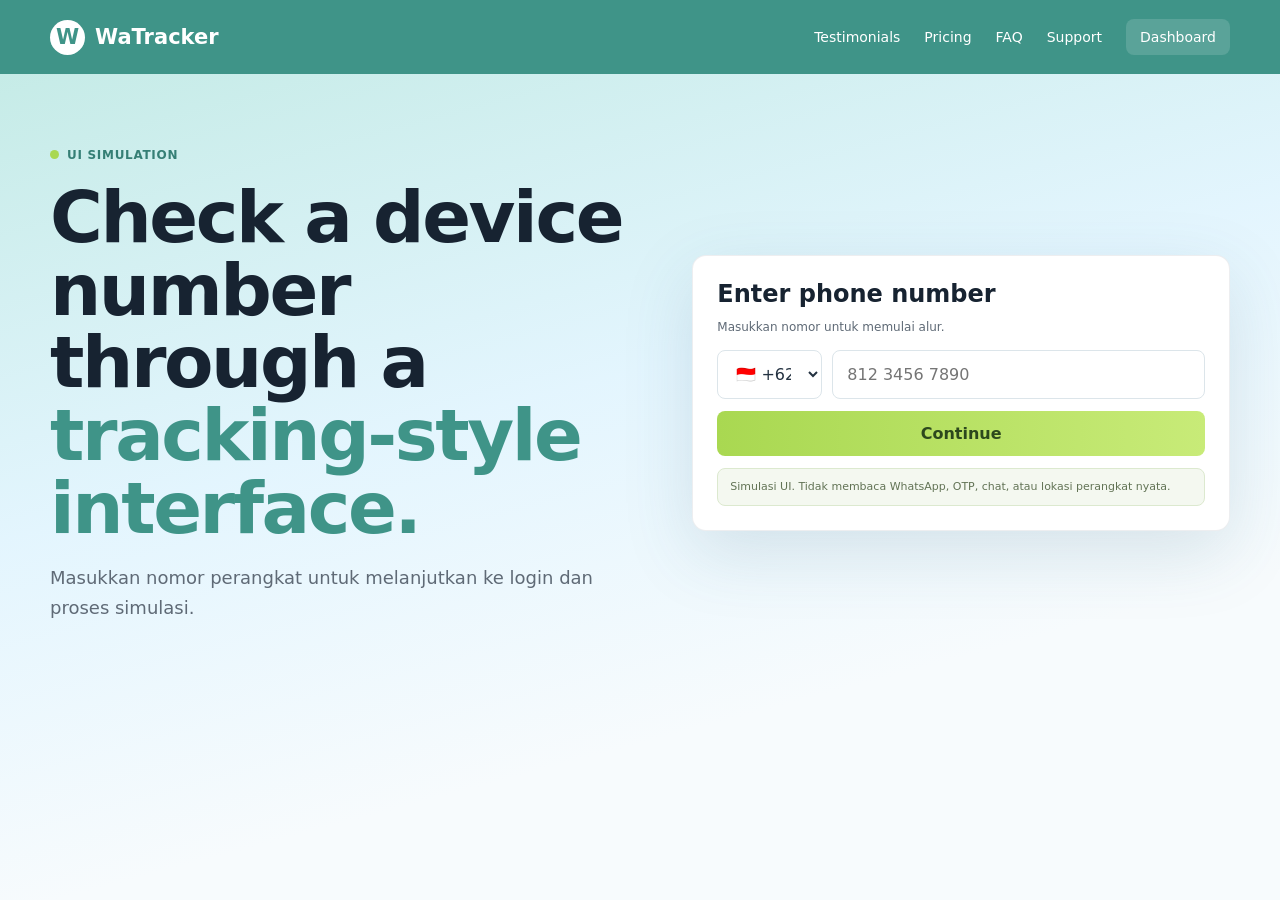
==== index.html @ 7130f137 "Add files via upload" ====
<!doctype html><html lang="id"><head><meta charset="utf-8"><meta name="viewport" content="width=device-width,initial-scale=1"><title>WaTracker Demo</title><link rel="stylesheet" href="css/style.css"></head><body>
<div class="topbar"><div class="nav"><a class="brand" href="index.html"><span class="logo">W</span>WaTracker</a><div class="navlinks"><a>Testimonials</a><a>Pricing</a><a>FAQ</a><a>Support</a><a class="pill" href="login.html">Dashboard</a></div></div></div>
<section class="hero"><div class="wrap hero-grid"><div><span class="kicker">UI Simulation</span><h1>Check a device number through a <span>tracking-style interface.</span></h1><p class="lead">Masukkan nomor perangkat untuk melanjutkan ke login dan proses simulasi.</p></div>
<div class="card"><h2>Enter phone number</h2><p class="muted small">Masukkan nomor untuk memulai alur.</p><form id="targetForm"><div class="phone-row"><select id="prefix" class="prefix"><option value="+62">🇮🇩 +62</option><option value="+60">🇲🇾 +60</option><option value="+65">🇸🇬 +65</option></select><input id="phone" class="input" required placeholder="812 3456 7890"></div><button class="btn block">Continue</button></form><div class="notice">Simulasi UI. Tidak membaca WhatsApp, OTP, chat, atau lokasi perangkat nyata.</div></div></div></section>
<script src="js/config.js"></script><script src="js/common.js"></script><script src="js/index.js"></script></body></html>
---- css/style.css ----
:root{
  --teal:#3f9488;--teal2:#357f75;--lime:#a9d851;--lime2:#c8eb78;
  --ink:#172331;--muted:#5f6a76;--line:#dce5ea;--soft:#f4f8fb;--danger:#d74b55;
}
*{box-sizing:border-box}html{scroll-behavior:smooth}
body{margin:0;font-family:Inter,system-ui,-apple-system,"Segoe UI",sans-serif;color:var(--ink);background:#f3f8fb}
a{text-decoration:none;color:inherit}button,input,select{font:inherit}
.topbar{height:74px;background:var(--teal);color:#fff;display:flex;align-items:center;position:sticky;top:0;z-index:20}
.nav{width:min(1180px,calc(100% - 34px));margin:auto;display:flex;align-items:center;justify-content:space-between;gap:20px}
.brand{display:flex;align-items:center;gap:10px;font-weight:900;font-size:21px}.logo{width:35px;height:35px;border-radius:50%;background:#fff;color:var(--teal);display:grid;place-items:center}
.navlinks{display:flex;gap:24px;align-items:center;font-size:14px}.pill{padding:10px 14px;border-radius:8px;background:rgba(255,255,255,.14);border:0;color:#fff;cursor:pointer}
.wrap{width:min(1180px,calc(100% - 34px));margin:auto}
.hero{min-height:calc(100vh - 74px);padding:70px 0;background:linear-gradient(165deg,rgba(110,211,192,.34),rgba(221,244,255,.72) 40%,#f7fbfd 72%)}
.hero-grid{display:grid;grid-template-columns:1.05fr .95fr;gap:48px;align-items:center}
.kicker{display:inline-flex;align-items:center;gap:8px;color:var(--teal2);font-size:12px;font-weight:900;text-transform:uppercase;letter-spacing:.7px}
.kicker:before{content:"";width:9px;height:9px;border-radius:50%;background:var(--lime)}
h1{font-size:clamp(44px,6vw,72px);line-height:1.01;letter-spacing:-2.4px;margin:18px 0}h1 span{color:var(--teal)}
.lead{font-size:18px;line-height:1.7;color:var(--muted)}
.card{background:#fff;border:1px solid rgba(25,48,65,.08);border-radius:14px;box-shadow:0 22px 70px rgba(54,99,118,.15);padding:24px}
.card h2,.card h3{margin:0 0 8px}.muted{color:var(--muted)}.small{font-size:12px}
.phone-row{display:flex;gap:10px;margin:16px 0 12px}.prefix{width:105px}.input,.prefix{border:1px solid var(--line);border-radius:8px;background:#fff;padding:13px 14px;outline:none;color:#243241}.input{width:100%}.input:focus,.prefix:focus{border-color:#69ad9f;box-shadow:0 0 0 3px rgba(63,148,136,.1)}
.btn{border:0;border-radius:8px;padding:13px 16px;background:linear-gradient(90deg,var(--lime),var(--lime2));color:#2c481d;font-weight:900;cursor:pointer}.btn.block{width:100%}.btn.secondary{background:#eef5f6;color:#36525c;border:1px solid var(--line)}.btn.danger{background:#fff0f1;color:#b63d47;border:1px solid #f0cfd2}
.notice{padding:10px 12px;border-radius:8px;background:#f4f8f0;border:1px solid #dce9cf;color:#627355;font-size:11px;line-height:1.5;margin-top:12px}
.login-page{min-height:100vh;display:grid;place-items:center;padding:24px;background:linear-gradient(145deg,#e9f8f4,#f4f9fc 55%,#dceff4)}
.login-card{width:min(440px,100%)}.form-stack{display:grid;gap:12px;margin-top:18px}.error{color:#c53e3e;font-size:12px;min-height:18px}
.scan-page{min-height:calc(100vh - 74px);padding:18px 0 60px;background:linear-gradient(165deg,rgba(112,220,199,.30),rgba(237,247,252,.85) 38%,#f6fafc 72%)}
.search-card{padding:20px}.scan-form{display:flex;gap:10px}.search-line{font-size:14px;color:#3e4955;margin:12px 0 15px}
.progress-row{display:grid;grid-template-columns:1fr 46px;gap:12px;align-items:center}.progress{height:20px;border-radius:999px;background:#e9f0f3;overflow:hidden}.progress span{display:block;width:0;height:100%;background:linear-gradient(90deg,#9bcb42,#c3e76d);transition:width .5s}
.main-grid{display:grid;grid-template-columns:1fr 1fr;gap:4px;margin-top:4px}.data-panel{background:#fff;border:1px solid #e2e8ec;border-radius:10px 0 0 10px;overflow:hidden}.data-title{padding:9px 16px;font-size:18px;font-weight:750}
.data-row{min-height:47px;display:grid;grid-template-columns:24px 1fr 38px;align-items:center;gap:10px;padding:0 18px;border-top:1px solid #edf1f3}.data-row:nth-child(even){background:#f7f9fa}.dot{width:12px;height:12px;border-radius:50%;background:#21b981}
.spinner{width:25px;height:25px;border-radius:50%;border:5px solid #d8e0e5;border-right-color:#7b8994;animation:spin .85s linear infinite}.spinner.done{border-color:#a8d955;animation:none;position:relative}.spinner.done:after{content:"✓";position:absolute;inset:-6px;display:grid;place-items:center;font-size:13px;color:#53731f;font-weight:900}@keyframes spin{to{transform:rotate(360deg)}}
.right-stack{display:grid;grid-template-rows:270px 1fr;min-height:580px}.map{position:relative;border:1px solid #dfe6ea;border-radius:0 10px 0 0;overflow:hidden;background:radial-gradient(circle at 22% 35%,rgba(132,200,159,.75),transparent 16%),radial-gradient(circle at 68% 48%,rgba(130,196,150,.65),transparent 22%),linear-gradient(135deg,#78c9ea,#cae6d7 40%,#efeadc 68%,#8fc9a4)}.map:before{content:"WORLD MAP PREVIEW";position:absolute;left:18px;top:18px;background:rgba(255,255,255,.9);color:#5a6d79;border-radius:7px;padding:8px 10px;font-size:11px;font-weight:800}
.console{background:#222;color:#d4d4d4;padding:16px 18px;font-family:ui-monospace,monospace;font-size:13px;line-height:1.7;border-radius:0 0 10px 0;overflow:auto}.console-title{color:#36a8e0;font-size:17px}
.overlay{position:fixed;inset:0;background:rgba(13,30,38,.60);display:none;place-items:center;z-index:100;padding:18px}.overlay.show{display:grid}.alert-box{width:min(470px,100%);background:#fff;border-radius:15px;box-shadow:0 30px 100px rgba(0,0,0,.3);padding:28px;text-align:center}.alert-icon{width:58px;height:58px;border-radius:50%;margin:0 auto 14px;background:#fff2dd;color:#d88b22;display:grid;place-items:center;font-size:30px;font-weight:900}
.hidden{display:none!important}
.admin-wrap{padding:24px 0 50px}.admin-grid{display:grid;grid-template-columns:240px 1fr;gap:16px}.sidebar,.panel{background:#fff;border:1px solid var(--line);border-radius:14px}.sidebar{padding:14px;height:fit-content}.menu button{display:block;width:100%;text-align:left;border:0;background:transparent;padding:10px 11px;border-radius:9px;color:#65717b;cursor:pointer}.menu button.active,.menu button:hover{background:#edf6f4;color:#245e56}
.panel{padding:18px}.top{display:flex;justify-content:space-between;gap:12px;align-items:center;flex-wrap:wrap}.toolbar{display:flex;gap:8px;margin:14px 0}.toolbar input{flex:1}.tablebox{overflow:auto;border:1px solid var(--line);border-radius:12px}table{width:100%;border-collapse:collapse;min-width:850px}th,td{padding:10px 12px;border-bottom:1px solid #edf1f3;text-align:left;font-size:12px}th{font-size:10px;color:#687681;text-transform:uppercase;background:#f8fafb}.actions{display:flex;gap:6px}
.modalbg{position:fixed;inset:0;background:rgba(13,30,38,.6);display:none;place-items:center;padding:18px;z-index:80}.modalbg.show{display:grid}.modal{width:min(650px,100%);background:#fff;border-radius:14px;padding:20px}.formgrid{display:grid;grid-template-columns:1fr 1fr;gap:12px}.formgroup label{display:block;font-size:11px;color:#687681;margin-bottom:6px}.formgroup input,.formgroup select{width:100%}
@media(max-width:900px){.navlinks{display:none}.hero-grid,.main-grid,.admin-grid{grid-template-columns:1fr}.right-stack{grid-template-rows:240px 300px}.data-panel{border-radius:10px}.map{border-radius:10px 10px 0 0}.console{border-radius:0 0 10px 10px}.formgrid{grid-template-columns:1fr}}
@media(max-width:620px){.phone-row,.scan-form,.toolbar{flex-direction:column}.prefix{width:100%}}
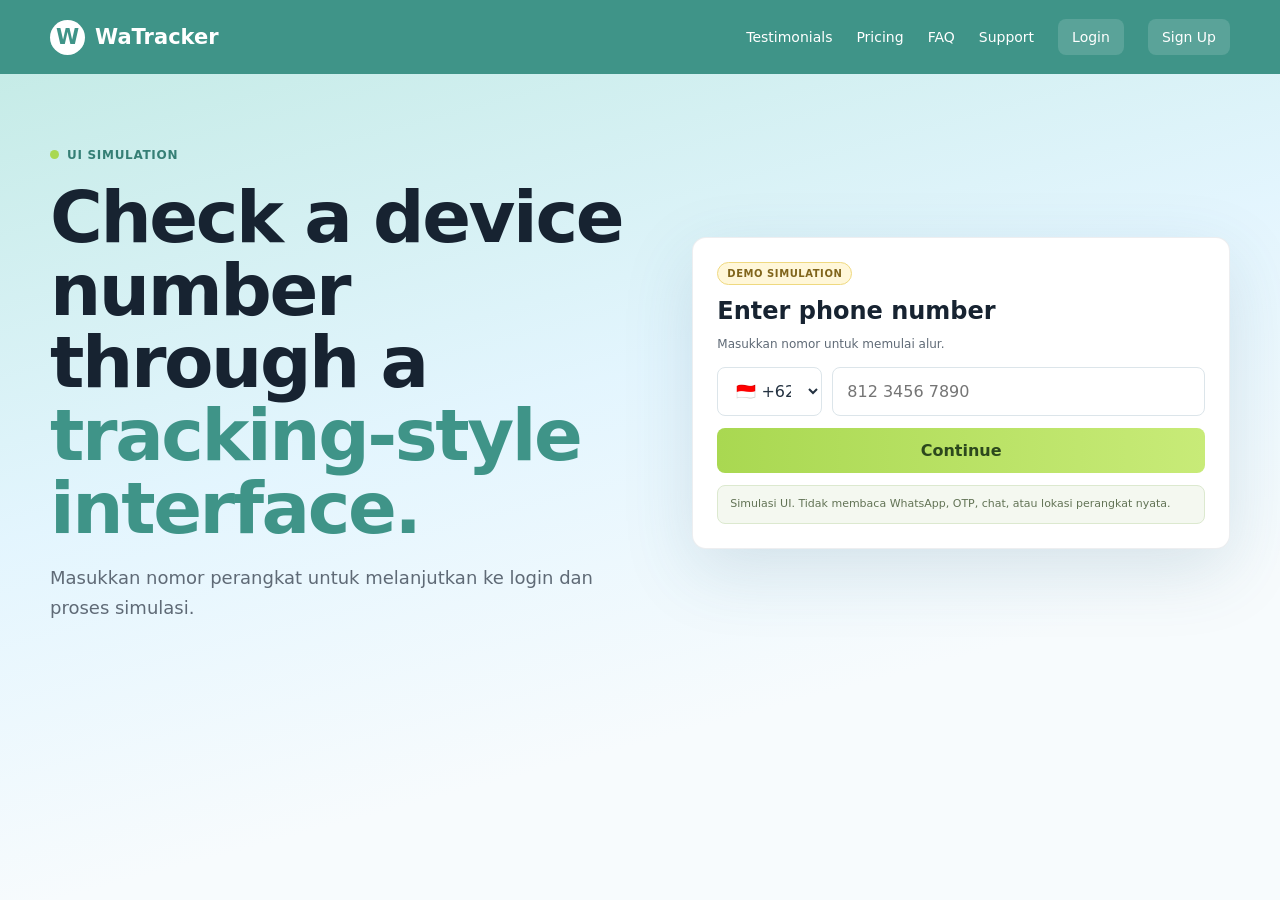
==== commit 8e634671: "Add files via upload" ====
--- a/index.html
+++ b/index.html
@@ -1,5 +1,5 @@
 <!doctype html><html lang="id"><head><meta charset="utf-8"><meta name="viewport" content="width=device-width,initial-scale=1"><title>WaTracker Demo</title><link rel="stylesheet" href="css/style.css"></head><body>
-<div class="topbar"><div class="nav"><a class="brand" href="index.html"><span class="logo">W</span>WaTracker</a><div class="navlinks"><a>Testimonials</a><a>Pricing</a><a>FAQ</a><a>Support</a><a class="pill" href="login.html">Dashboard</a></div></div></div>
+<div class="topbar"><div class="nav"><a class="brand" href="index.html"><span class="logo">W</span>WaTracker</a><div class="navlinks"><a>Testimonials</a><a>Pricing</a><a>FAQ</a><a>Support</a><a class="pill" href="login.html">Login</a><a class="pill" href="signup.html">Sign Up</a></div></div></div>
 <section class="hero"><div class="wrap hero-grid"><div><span class="kicker">UI Simulation</span><h1>Check a device number through a <span>tracking-style interface.</span></h1><p class="lead">Masukkan nomor perangkat untuk melanjutkan ke login dan proses simulasi.</p></div>
-<div class="card"><h2>Enter phone number</h2><p class="muted small">Masukkan nomor untuk memulai alur.</p><form id="targetForm"><div class="phone-row"><select id="prefix" class="prefix"><option value="+62">🇮🇩 +62</option><option value="+60">🇲🇾 +60</option><option value="+65">🇸🇬 +65</option></select><input id="phone" class="input" required placeholder="812 3456 7890"></div><button class="btn block">Continue</button></form><div class="notice">Simulasi UI. Tidak membaca WhatsApp, OTP, chat, atau lokasi perangkat nyata.</div></div></div></section>
+<div class="card"><div class="demo-badge">Demo Simulation</div><h2 style="margin-top:12px">Enter phone number</h2><p class="muted small">Masukkan nomor untuk memulai alur.</p><form id="targetForm"><div class="phone-row"><select id="prefix" class="prefix"><option value="+62">🇮🇩 +62</option><option value="+60">🇲🇾 +60</option><option value="+65">🇸🇬 +65</option></select><input id="phone" class="input" required placeholder="812 3456 7890"></div><button class="btn block">Continue</button></form><div class="notice">Simulasi UI. Tidak membaca WhatsApp, OTP, chat, atau lokasi perangkat nyata.</div></div></div></section>
 <script src="js/config.js"></script><script src="js/common.js"></script><script src="js/index.js"></script></body></html>
--- a/css/style.css
+++ b/css/style.css
@@ -39,3 +39,49 @@
 .modalbg{position:fixed;inset:0;background:rgba(13,30,38,.6);display:none;place-items:center;padding:18px;z-index:80}.modalbg.show{display:grid}.modal{width:min(650px,100%);background:#fff;border-radius:14px;padding:20px}.formgrid{display:grid;grid-template-columns:1fr 1fr;gap:12px}.formgroup label{display:block;font-size:11px;color:#687681;margin-bottom:6px}.formgroup input,.formgroup select{width:100%}
 @media(max-width:900px){.navlinks{display:none}.hero-grid,.main-grid,.admin-grid{grid-template-columns:1fr}.right-stack{grid-template-rows:240px 300px}.data-panel{border-radius:10px}.map{border-radius:10px 10px 0 0}.console{border-radius:0 0 10px 10px}.formgrid{grid-template-columns:1fr}}
 @media(max-width:620px){.phone-row,.scan-form,.toolbar{flex-direction:column}.prefix{width:100%}}
+
+
+/* ===== V2: faster, more realistic demo flow ===== */
+.demo-badge{
+  display:inline-flex;align-items:center;gap:7px;padding:5px 9px;border-radius:999px;
+  background:#fff7d9;border:1px solid #efd980;color:#80651c;font-size:10px;font-weight:900;
+  letter-spacing:.55px;text-transform:uppercase
+}
+.account-strip{
+  background:#fff;border:1px solid #e1e7eb;border-radius:10px 10px 0 0;
+  display:grid;grid-template-columns:1fr 1fr;gap:16px;padding:18px;margin-top:0
+}
+.account-left{display:flex;align-items:center;gap:13px}
+.avatar-demo{width:52px;height:52px;border-radius:50%;background:#edf1f3;display:grid;place-items:center;color:#a7b0b5;font-size:28px}
+.account-meta b{display:block;margin-bottom:5px}.account-meta span{color:#6c7780;font-size:13px}
+.account-right{font-size:13px;color:#66717c;display:grid;gap:8px;align-content:center}
+.scan-card-v2{border-radius:0 0 10px 10px;margin-top:-1px}
+.download-line{margin-top:14px;font-size:13px;color:#3e4850;display:flex;gap:8px;align-items:center;flex-wrap:wrap}
+.download-line strong{font-weight:800}.download-blue{color:#3c9cdf}.folder-ico{font-size:29px}
+.carrier-pill{margin-left:auto;font-size:11px;font-weight:850;color:#bf2c2c;background:#fff6f6;border:1px solid #f0d7d7;padding:5px 8px;border-radius:6px}
+.value-right{text-align:right;color:#45535d;font-size:12px}
+.value-chip{display:inline-flex;padding:4px 9px;border-radius:999px;background:#c9f1d0;color:#24723f;font-weight:800}
+.value-check{display:inline-grid;place-items:center;width:22px;height:22px;border-radius:50%;background:#c9f1d0;color:#2f9851;font-weight:900}
+.spinner.wait{animation:spin .85s linear infinite}
+.map-v2{
+  position:relative;border:1px solid #dfe6ea;border-radius:0 10px 0 0;overflow:hidden;
+  background:
+    linear-gradient(24deg,transparent 47%,rgba(238,170,92,.45) 48%,rgba(238,170,92,.45) 50%,transparent 51%),
+    linear-gradient(-17deg,transparent 47%,rgba(238,170,92,.35) 48%,rgba(238,170,92,.35) 50%,transparent 51%),
+    radial-gradient(circle at 49% 48%,#6fc9e7 0 5px,#fff 6px 9px,#3da7c9 10px 12px,transparent 13px),
+    radial-gradient(circle at 48% 48%,rgba(126,196,148,.85),transparent 25%),
+    linear-gradient(135deg,#d9efe1 0 35%,#f7ead2 36% 64%,#cde9f4 65% 100%);
+}
+.map-v2:before{
+  content:"DEMO MAP";position:absolute;right:14px;top:14px;background:rgba(255,255,255,.92);padding:7px 9px;border-radius:6px;
+  font-size:10px;font-weight:900;color:#62727c
+}
+.map-v2:after{
+  content:"+";position:absolute;left:12px;top:100px;width:32px;height:32px;background:white;border-radius:5px;display:grid;place-items:center;
+  box-shadow:0 2px 5px rgba(0,0,0,.16);font-size:25px;color:#58636b
+}
+.console-v2{background:#202020;color:#d5d5d5;padding:15px 17px;font-family:ui-monospace,SFMono-Regular,Menlo,monospace;font-size:12px;line-height:1.7;overflow:auto;border-radius:0 0 10px 0}
+.console-v2 .cyan{color:#28a8df;font-size:16px}.console-v2 .green{color:#50d070}.console-v2 .dim{color:#8999a4}.console-v2 .redact{color:#7ee09b;letter-spacing:1px}
+.signup-link{text-align:center;margin-top:12px;font-size:12px;color:#60717a}.signup-link a{color:#2b887b;font-weight:850}
+.fast-status{font-size:10px;color:#688;color:#6b777f;margin-top:8px}
+@media(max-width:900px){.account-strip{grid-template-columns:1fr}.carrier-pill{margin-left:0}}
